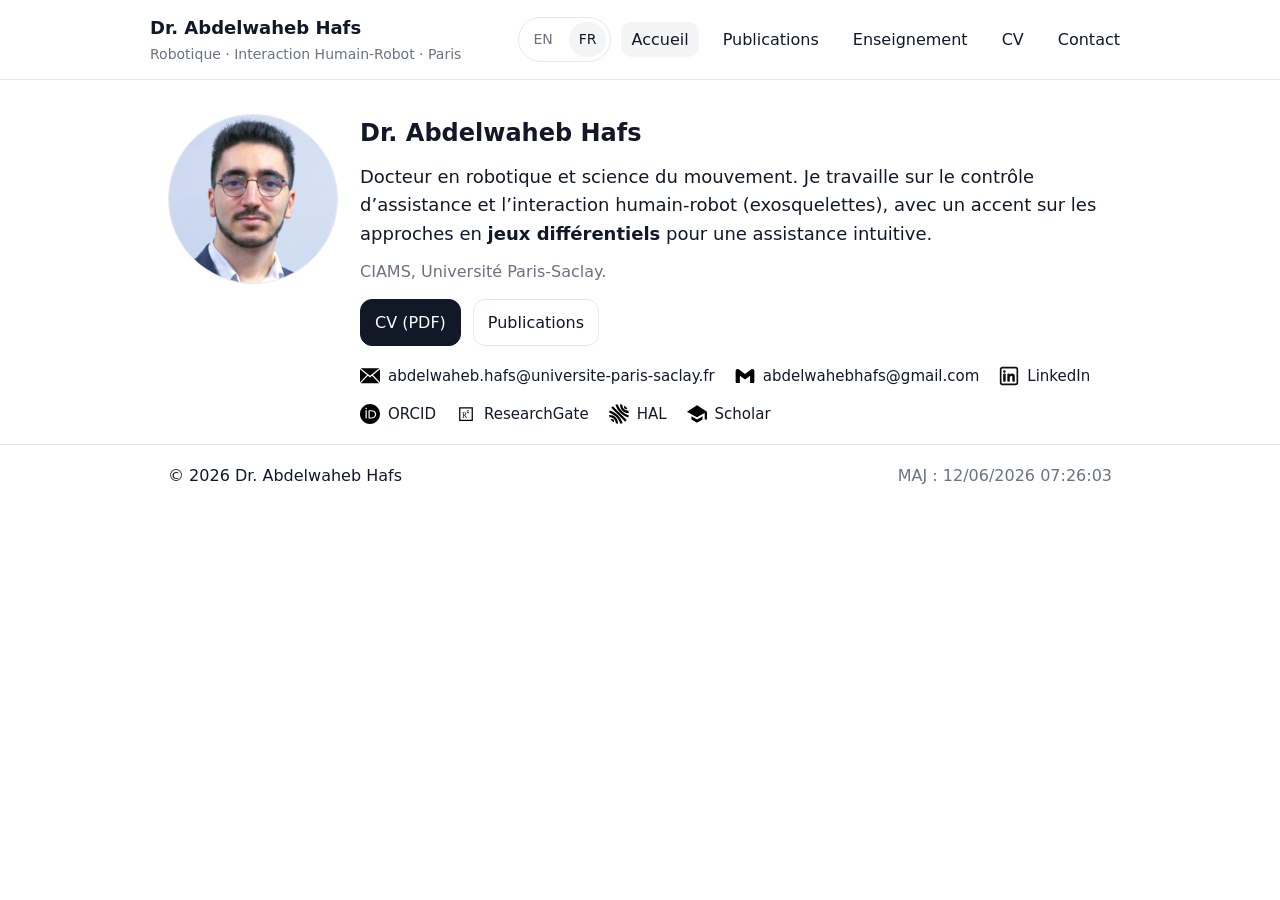
==== fr/index.html @ 17fadf7b "fix - everywhere" ====
<!doctype html>
<html lang="fr">
<head>
  <meta charset="utf-8" />
  <meta name="viewport" content="width=device-width, initial-scale=1" />
  <title>Dr. Abdelwaheb Hafs</title>
  <meta name="description" content="Site académique de Dr. Abdelwaheb Hafs." />
  <link rel="stylesheet" href="../style.css" />
</head>
<body>
<a class="skip-link" href="#content">Aller au contenu</a>

<header class="site-header">
  <div class="container header-inner">
    <div class="brand">
      <a href="index.html" class="brand-link">Dr. Abdelwaheb Hafs</a>
      <div class="brand-subtitle">Robotique · Interaction Humain-Robot · Paris</div>
    </div>

    <div class="header-right">
      <div class="lang-switch" aria-label="Changement de langue">
        <a href="../index.html">EN</a>
        <a class="active" href="index.html">FR</a>
      </div>

      <nav class="nav" aria-label="Navigation principale">
        <button class="nav-toggle" aria-expanded="false" aria-controls="nav-menu">Menu</button>
        <ul id="nav-menu" class="nav-list">
          <li><a class="active" href="index.html">Accueil</a></li>
          <li><a href="publications.html">Publications</a></li>
          <li><a href="teaching.html">Enseignement</a></li>
          <li><a href="cv.html">CV</a></li>
          <li><a href="contact.html">Contact</a></li>
        </ul>
      </nav>
    </div>
  </div>
</header>

<main id="content" class="container">
  <section class="hero">
    <div class="hero-photo">
      <img class="avatar" src="../assets/profile.jpg" alt="Portrait de Dr. Abdelwaheb Hafs"
           onerror="this.style.display='none'">
    </div>

    <div class="hero-text">
      <h1 style="margin:0;">Dr. Abdelwaheb Hafs</h1>

      <p class="lead">
        Docteur en robotique et science du mouvement. Je travaille sur le contrôle d’assistance et l’interaction humain-robot
        (exosquelettes), avec un accent sur les approches en <strong>jeux différentiels</strong> pour une assistance intuitive.
      </p>

      <p style="margin:10px 0 0; color: var(--muted);">
        CIAMS, Université Paris-Saclay.
      </p>

      <div class="cta-row">
        <a class="button" href="../assets/cv.pdf">CV (PDF)</a>
        <a class="button button-ghost" href="publications.html">Publications</a>
      </div>


      <div class="profile-links">
        <a class="profile-link"
            href="mailto:abdelwaheb.hafs@universite-paris-saclay.fr">
            <img src="../assets/icons/email-univ.svg" alt="">
            abdelwaheb.hafs@universite-paris-saclay.fr
        </a>

        <a class="profile-link"
            href="mailto:abdelwahebhafs@gmail.com">
            <img src="../assets/icons/gmail.svg" alt="">
            abdelwahebhafs@gmail.com
        </a>

        <a class="profile-link"
            href="https://linkedin.com/in/a-hafs"
            target="_blank" rel="noopener">
            <img src="../assets/icons/linkedin.svg" alt="">
            LinkedIn
        </a>

        <a class="profile-link"
            href="https://orcid.org/0000-0002-6599-5809"
            target="_blank" rel="noopener">
            <img src="../assets/icons/orcid.svg" alt="">
            ORCID
        </a>

        <a class="profile-link"
            href="https://www.researchgate.net/profile/Abdelwaheb-Hafs"
            target="_blank" rel="noopener">
            <img src="../assets/icons/researchgate.svg" alt="">
            ResearchGate
        </a>

        <a class="profile-link"
            href="https://cv.hal.science/abdelwaheb-hafs"
            target="_blank" rel="noopener">
            <img src="../assets/icons/hal.svg" alt="">
            HAL
        </a>

        <a class="profile-link"
            href="https://scholar.google.com/citations?user=Ix4y1_gAAAAJ&hl"
            target="_blank" rel="noopener">
            <img src="../assets/icons/scholar.svg" alt="">
            Scholar
        </a>

        </div>
    </div>
  </section>
</main>

<footer class="site-footer">
  <div class="container footer-inner">
    <span>© <span id="year"></span> Dr. Abdelwaheb Hafs</span>
    <span class="muted">MAJ : <span id="lastUpdated"></span></span>
  </div>
</footer>

<script src="../script.js"></script>
</body>
</html>
---- style.css ----
:root{
  --bg:#fff;
  --fg:#111827;
  --muted:#6b7280;
  --border:#e5e7eb;
  --max:980px;
  --radius:14px;
}

*{ box-sizing:border-box; }
html,body{ margin:0; padding:0; }
body{
  font-family: system-ui,-apple-system,Segoe UI,Roboto,Helvetica,Arial,sans-serif;
  color:var(--fg);
  background:var(--bg);
  line-height:1.6;
}

a{ color:var(--fg); text-decoration: underline; text-underline-offset: 3px; }
a:hover{ opacity:.85; }

.container{ max-width:var(--max); margin:0 auto; padding:0 18px; }

.skip-link{
  position:absolute; left:-999px; top:auto; width:1px; height:1px; overflow:hidden;
}
.skip-link:focus{
  left:18px; top:18px; width:auto; height:auto; padding:10px 12px;
  background:#fff; border:1px solid var(--border); border-radius:10px;
}

.site-header{
  border-bottom:1px solid var(--border);
  position:sticky; top:0;
  background:rgba(255,255,255,.9);
  backdrop-filter: blur(8px);
  z-index:10;
}
.header-inner{
  display:flex; align-items:center; justify-content:space-between;
  padding:14px 0; gap:12px;
}
.brand-link{ font-weight:700; font-size:18px; text-decoration:none; }
.brand-subtitle{ font-size:14px; color:var(--muted); }

.header-right{ display:flex; align-items:center; gap:10px; }

.lang-switch{
  display:flex; gap:6px; align-items:center;
  border:1px solid var(--border);
  border-radius:999px;
  padding:4px;
  background:#fff;
}
.lang-switch a{
  text-decoration:none;
  padding:6px 10px;
  border-radius:999px;
  font-size:14px;
  color:var(--muted);
}
.lang-switch a.active{
  background:#f3f4f6;
  color:var(--fg);
}

.nav-toggle{
  display:none;
  border:1px solid var(--border);
  background:#fff;
  padding:8px 10px;
  border-radius:10px;
}
.nav-list{
  display:flex; list-style:none; gap:14px; margin:0; padding:0;
}
.nav-list a{ text-decoration:none; padding:8px 10px; border-radius:10px; }
.nav-list a.active, .nav-list a:hover{ background:#f3f4f6; }

/* HERO: photo LEFT + text RIGHT */
.hero{
  display:flex;
  gap:22px;
  padding:34px 0 18px;
  align-items:flex-start;
}
.hero-photo{
  flex: 0 0 auto;
}
.avatar{
  width: 170px;
  height: 170px;
  border-radius: 999px;
  object-fit: cover;
  border: 1px solid var(--border);
  background: #f9fafb;
  display:block;
}

.hero-text{ flex:1; min-width:0; }
.lead{ font-size:18px; margin:10px 0 0; }

.cta-row{ display:flex; gap:12px; margin:14px 0; flex-wrap:wrap; }
.button{
  display:inline-block;
  padding:10px 14px;
  border-radius:12px;
  background:var(--fg);
  color:#fff;
  text-decoration:none;
  border:1px solid var(--fg);
}
.button-ghost{
  background:transparent;
  color:var(--fg);
  border:1px solid var(--border);
}

.link-row{
  display:flex; gap:12px; flex-wrap:wrap;
  list-style:none; padding:0; margin: 10px 0 0;
  color:var(--muted);
}
.link-row a{ color:var(--muted); text-decoration:none; }
.link-row a:hover{ text-decoration: underline; }

.grid{
  display:grid;
  grid-template-columns: repeat(3, 1fr);
  gap:16px;
  padding:10px 0 30px;
}
.panel{
  border:1px solid var(--border);
  border-radius:var(--radius);
  padding:14px;
}
.panel h2{ margin-top:0; font-size:16px; }

.page{ padding:28px 0 40px; }
.page h1{ margin:10px 0 8px; }
.kicker{ color:var(--muted); margin:0 0 12px; }
.muted{ color:var(--muted); }

.pub{
  padding:12px 0;
  border-bottom:1px dashed var(--border);
}
.pub-title{ font-weight:600; }
.pub-meta{ color:var(--muted); font-size:14px; }
.pub-links a{ margin-right:10px; }

.site-footer{
  border-top:1px solid var(--border);
  padding:18px 0;
}
.footer-inner{
  display:flex; justify-content:space-between; gap:12px; flex-wrap:wrap;
}

@media (max-width: 820px){
  .grid{ grid-template-columns: 1fr; }
  .hero{ flex-direction: column; align-items:flex-start; }
  .avatar{ width: 120px; height:120px; }

  .nav-toggle{ display:inline-block; }
  .nav-list{
    display:none;
    position:absolute;
    right:18px;
    top:64px;
    background:#fff;
    border:1px solid var(--border);
    border-radius:14px;
    padding:8px;
    flex-direction:column;
    width:min(260px, calc(100vw - 36px));
  }
  .nav-list.show{ display:flex; }
}

.profile-links{
  display:flex;
  flex-wrap:wrap;
  gap:14px 20px;
  margin-top:18px;
}

.profile-link{
  display:flex;
  align-items:center;
  gap:8px;
  text-decoration:none;
  color:var(--fg);
  font-size:15px;
}

.profile-link img{
  width:20px;
  height:20px;
  object-fit:contain;
}

.profile-link:hover{
  text-decoration:underline;
}


@media (max-width: 820px){
  .header-inner{
    align-items: flex-start;
  }

  .brand-subtitle{
    display:none; /* optional: hides subtitle to save space */
  }

  .header-right{
    gap: 8px;
  }

  .nav-toggle{ display:inline-block; }

  .nav-list{
    display:none;
    position:absolute;
    right:18px;
    top:64px;
    background:#fff;
    border:1px solid var(--border);
    border-radius:14px;
    padding:8px;
    flex-direction:column;
    width:min(260px, calc(100vw - 36px));
  }
  .nav-list.show{ display:flex; }

  .lang-switch a{
    padding: 6px 9px; /* slightly smaller */
  }
}
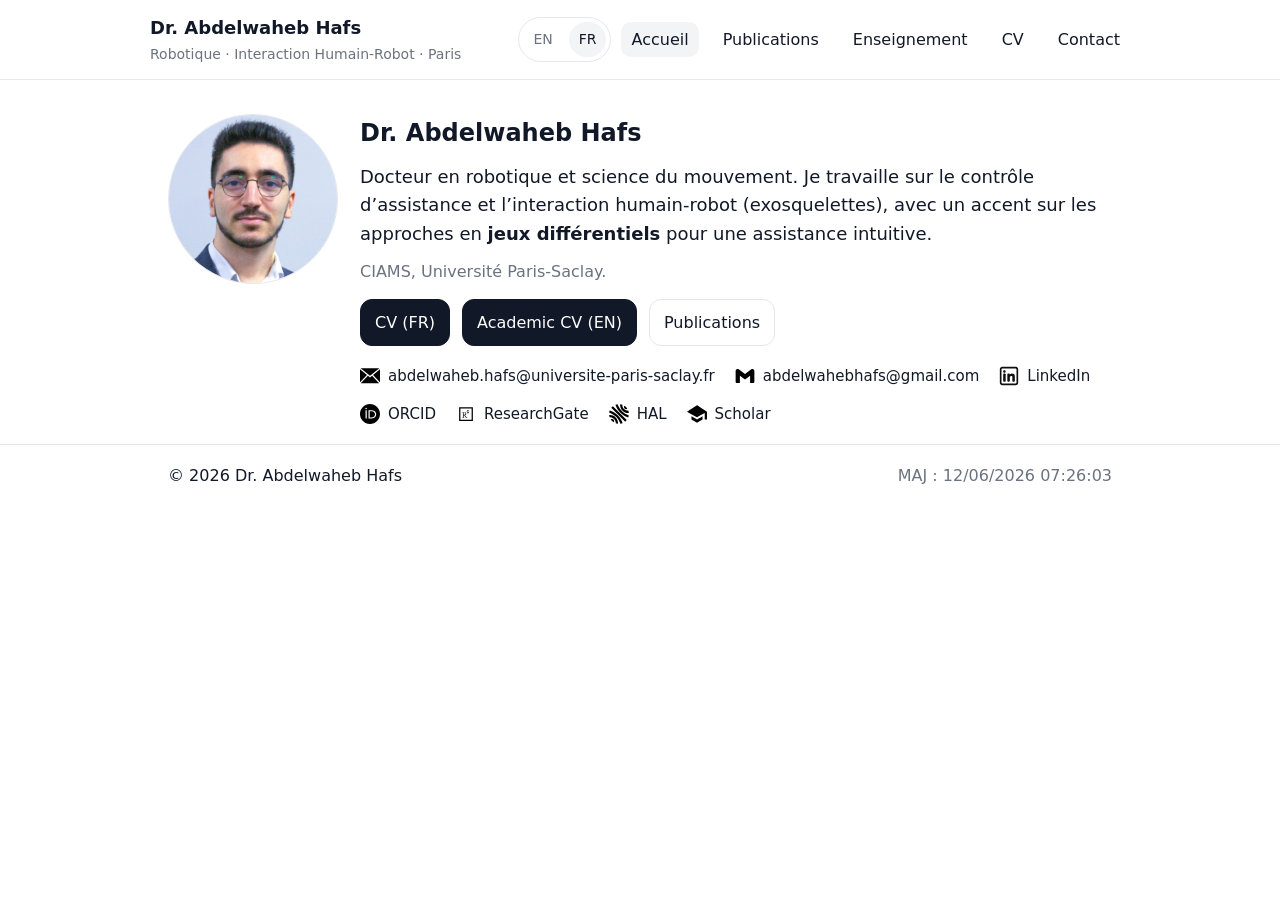
==== commit b8bf26d2: "UPDATE All CVs versions" ====
--- a/fr/index.html
+++ b/fr/index.html
@@ -56,9 +56,15 @@
         CIAMS, Université Paris-Saclay.
       </p>
 
-      <div class="cta-row">
+      <!-- <div class="cta-row">
         <a class="button" href="../assets/cv.pdf">CV (PDF)</a>
         <a class="button button-ghost" href="publications.html">Publications</a>
+      </div> -->
+
+      <div class="cta-row">
+        <a class="button" href="../assets/cv/CV_fr.pdf">CV (FR)</a>
+        <a class="button" href="../assets/cv/academic_cv.pdf">Academic CV (EN)</a>
+        <a class="button button-ghost" href="../publications.html">Publications</a>
       </div>
 
 
--- a/style.css
+++ b/style.css
@@ -206,37 +206,17 @@
 }
 
 
-@media (max-width: 820px){
-  .header-inner{
-    align-items: flex-start;
+
+@media (max-width: 520px){
+  .container{
+    padding-left: 22px;
+    padding-right: 22px;
   }
 
-  .brand-subtitle{
-    display:none; /* optional: hides subtitle to save space */
+  /* Optional: improves readability on small screens */
+  .lead{
+    font-size: 17px;
+    line-height: 1.65;
   }
-
-  .header-right{
-    gap: 8px;
-  }
-
-  .nav-toggle{ display:inline-block; }
-
-  .nav-list{
-    display:none;
-    position:absolute;
-    right:18px;
-    top:64px;
-    background:#fff;
-    border:1px solid var(--border);
-    border-radius:14px;
-    padding:8px;
-    flex-direction:column;
-    width:min(260px, calc(100vw - 36px));
-  }
-  .nav-list.show{ display:flex; }
-
-  .lang-switch a{
-    padding: 6px 9px; /* slightly smaller */
-  }
-}
-
+}
+
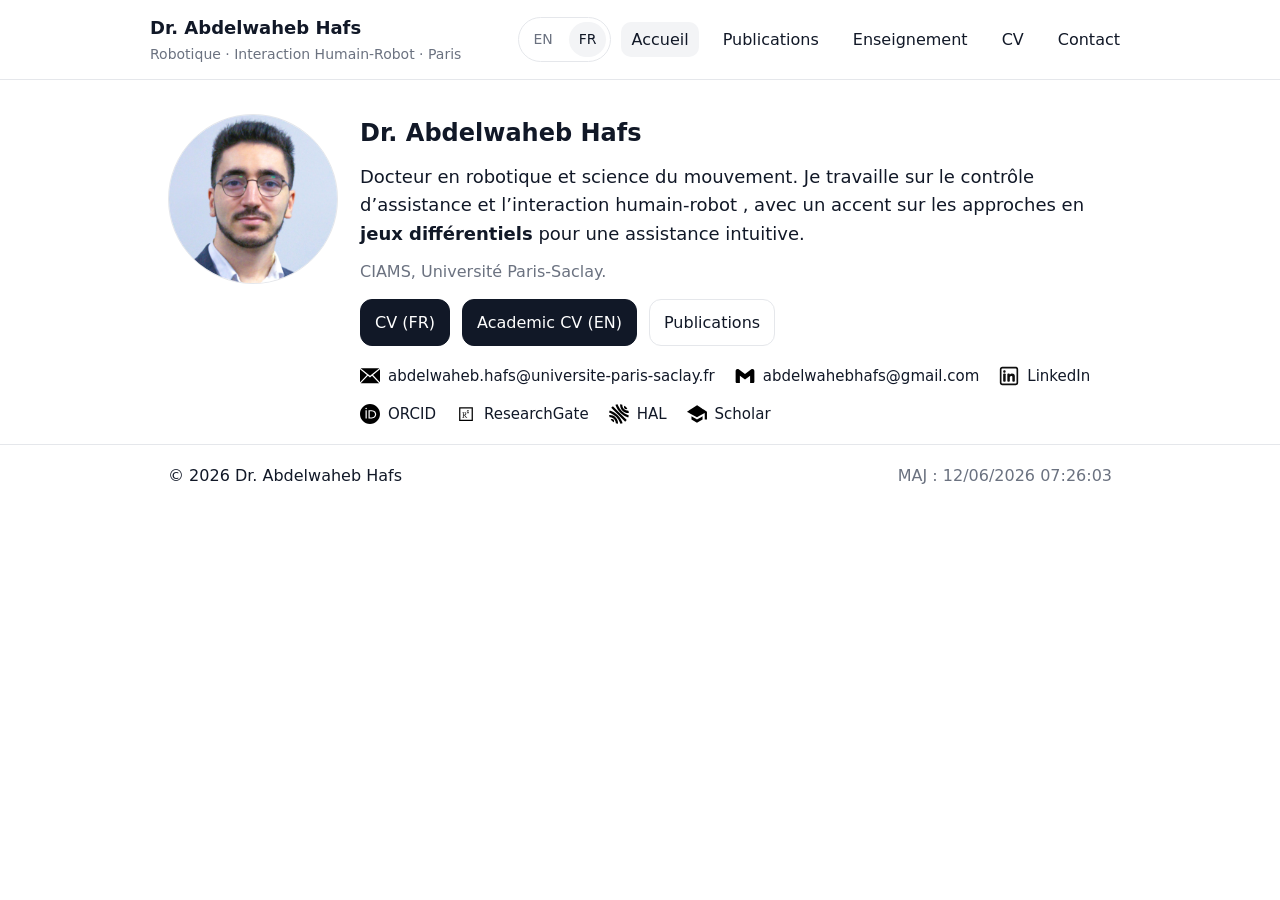
==== commit cdd0368f: "improve text" ====
--- a/fr/index.html
+++ b/fr/index.html
@@ -49,17 +49,12 @@
 
       <p class="lead">
         Docteur en robotique et science du mouvement. Je travaille sur le contrôle d’assistance et l’interaction humain-robot
-        (exosquelettes), avec un accent sur les approches en <strong>jeux différentiels</strong> pour une assistance intuitive.
+        , avec un accent sur les approches en <strong>jeux différentiels</strong> pour une assistance intuitive.
       </p>
 
       <p style="margin:10px 0 0; color: var(--muted);">
         CIAMS, Université Paris-Saclay.
       </p>
-
-      <!-- <div class="cta-row">
-        <a class="button" href="../assets/cv.pdf">CV (PDF)</a>
-        <a class="button button-ghost" href="publications.html">Publications</a>
-      </div> -->
 
       <div class="cta-row">
         <a class="button" href="../assets/cv/CV_fr.pdf">CV (FR)</a>
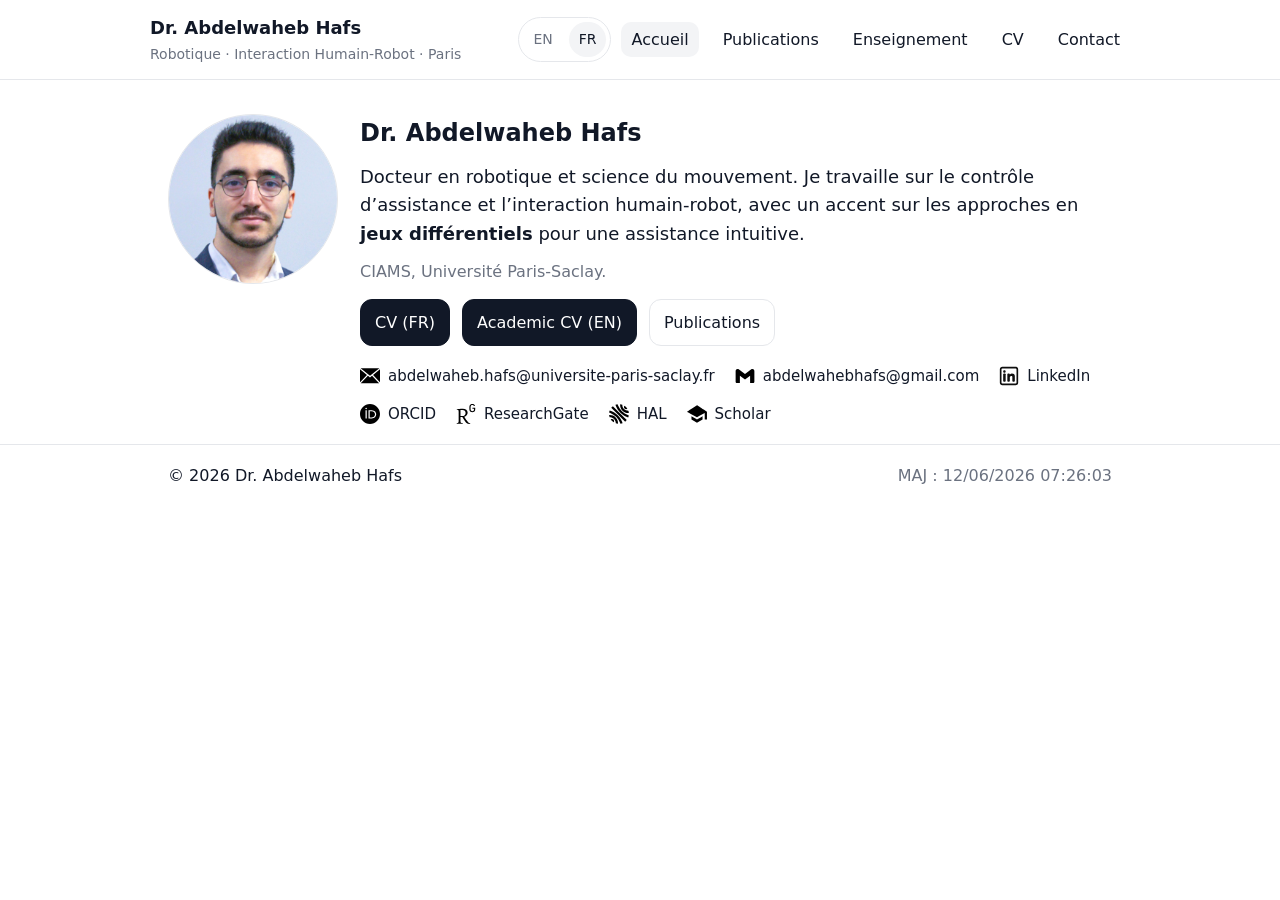
==== commit a485452d: "Remove space before "," in the french index.html text" ====
--- a/fr/index.html
+++ b/fr/index.html
@@ -48,8 +48,7 @@
       <h1 style="margin:0;">Dr. Abdelwaheb Hafs</h1>
 
       <p class="lead">
-        Docteur en robotique et science du mouvement. Je travaille sur le contrôle d’assistance et l’interaction humain-robot
-        , avec un accent sur les approches en <strong>jeux différentiels</strong> pour une assistance intuitive.
+        Docteur en robotique et science du mouvement. Je travaille sur le contrôle d’assistance et l’interaction humain-robot, avec un accent sur les approches en <strong>jeux différentiels</strong> pour une assistance intuitive.
       </p>
 
       <p style="margin:10px 0 0; color: var(--muted);">
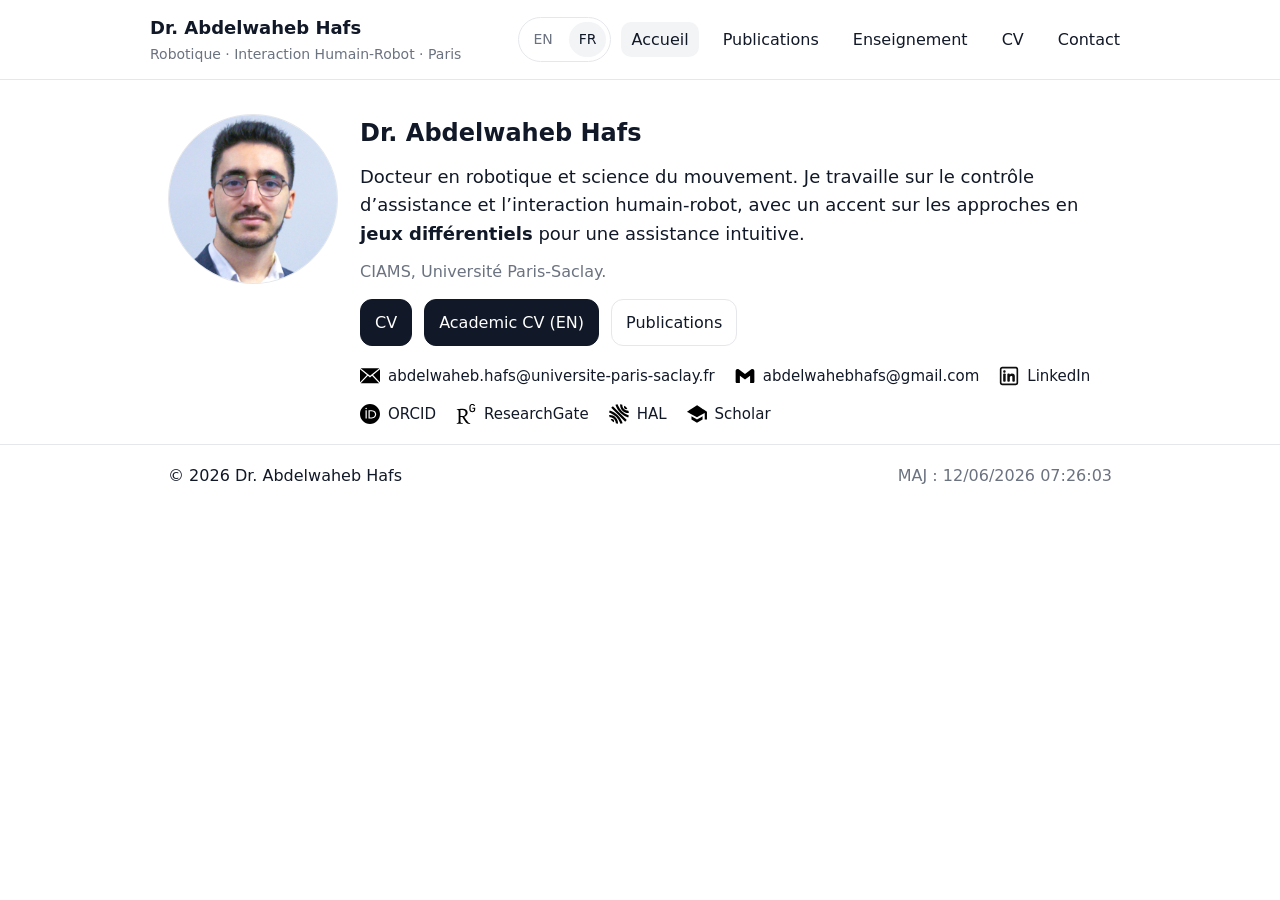
==== commit eb57f29d: "updated cv and merging eng en fr" ====
--- a/fr/index.html
+++ b/fr/index.html
@@ -56,7 +56,7 @@
       </p>
 
       <div class="cta-row">
-        <a class="button" href="../assets/cv/CV_fr.pdf">CV (FR)</a>
+        <a class="button" href="../assets/cv/CV_en.pdf">CV</a>
         <a class="button" href="../assets/cv/academic_cv.pdf">Academic CV (EN)</a>
         <a class="button button-ghost" href="../publications.html">Publications</a>
       </div>
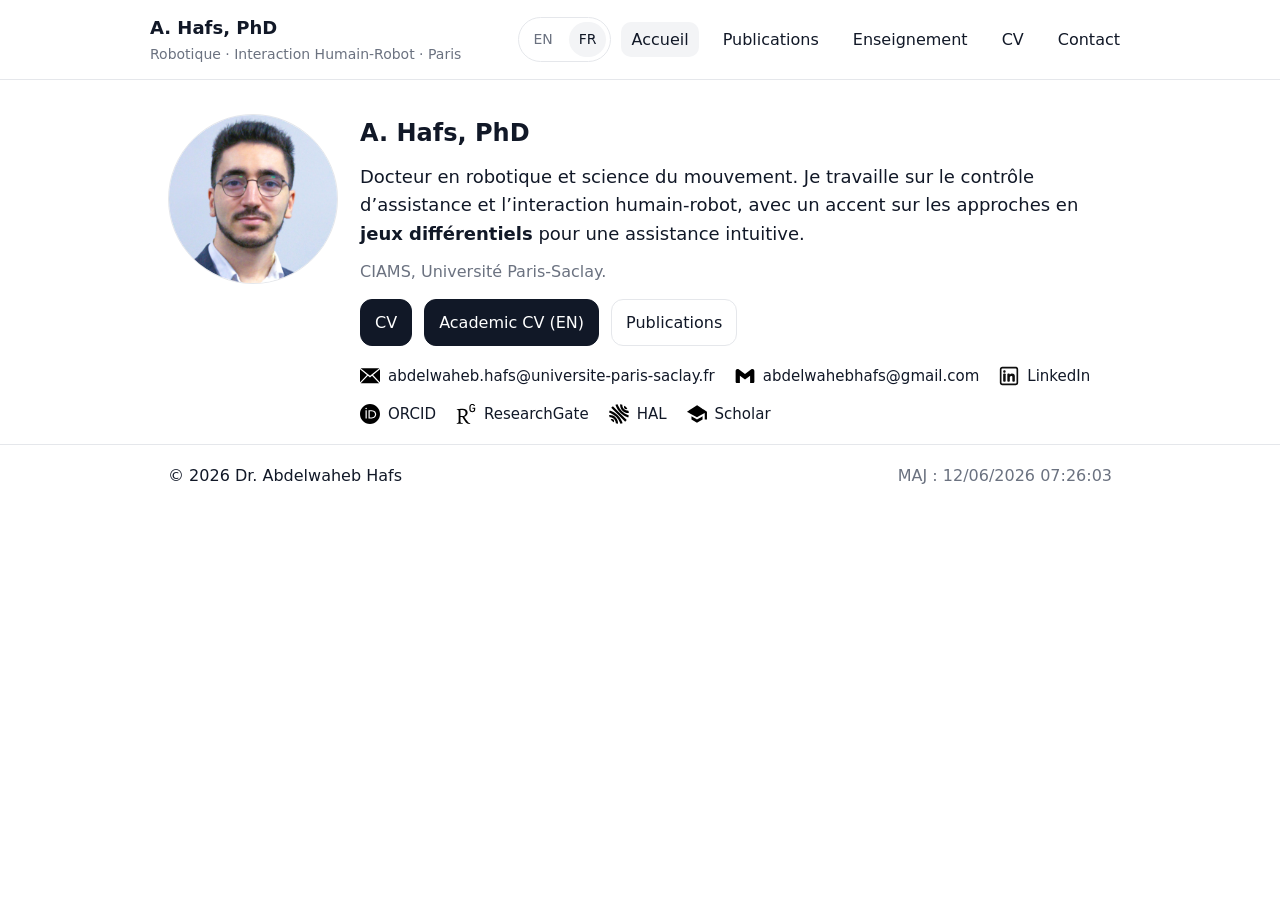
==== commit 173d2907: "changing name" ====
--- a/fr/index.html
+++ b/fr/index.html
@@ -13,7 +13,7 @@
 <header class="site-header">
   <div class="container header-inner">
     <div class="brand">
-      <a href="index.html" class="brand-link">Dr. Abdelwaheb Hafs</a>
+      <a href="index.html" class="brand-link">A. Hafs, PhD</a>
       <div class="brand-subtitle">Robotique · Interaction Humain-Robot · Paris</div>
     </div>
 
@@ -45,7 +45,7 @@
     </div>
 
     <div class="hero-text">
-      <h1 style="margin:0;">Dr. Abdelwaheb Hafs</h1>
+      <h1 style="margin:0;">A. Hafs, PhD</h1>
 
       <p class="lead">
         Docteur en robotique et science du mouvement. Je travaille sur le contrôle d’assistance et l’interaction humain-robot, avec un accent sur les approches en <strong>jeux différentiels</strong> pour une assistance intuitive.
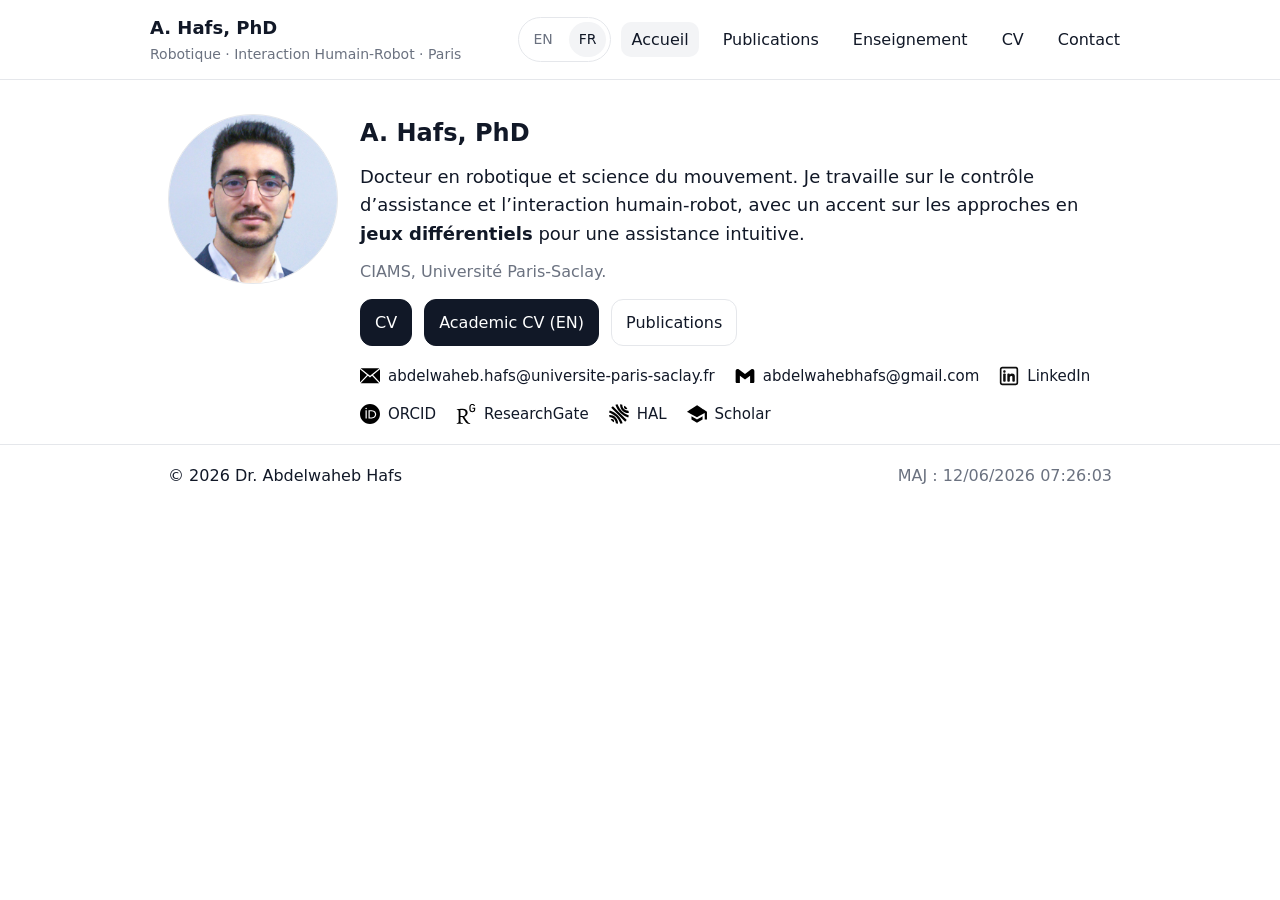
==== commit 01dc869c: "changing name v2" ====
--- a/fr/index.html
+++ b/fr/index.html
@@ -3,7 +3,7 @@
 <head>
   <meta charset="utf-8" />
   <meta name="viewport" content="width=device-width, initial-scale=1" />
-  <title>Dr. Abdelwaheb Hafs</title>
+  <title>A. Hafs, PhD</title>
   <meta name="description" content="Site académique de Dr. Abdelwaheb Hafs." />
   <link rel="stylesheet" href="../style.css" />
 </head>
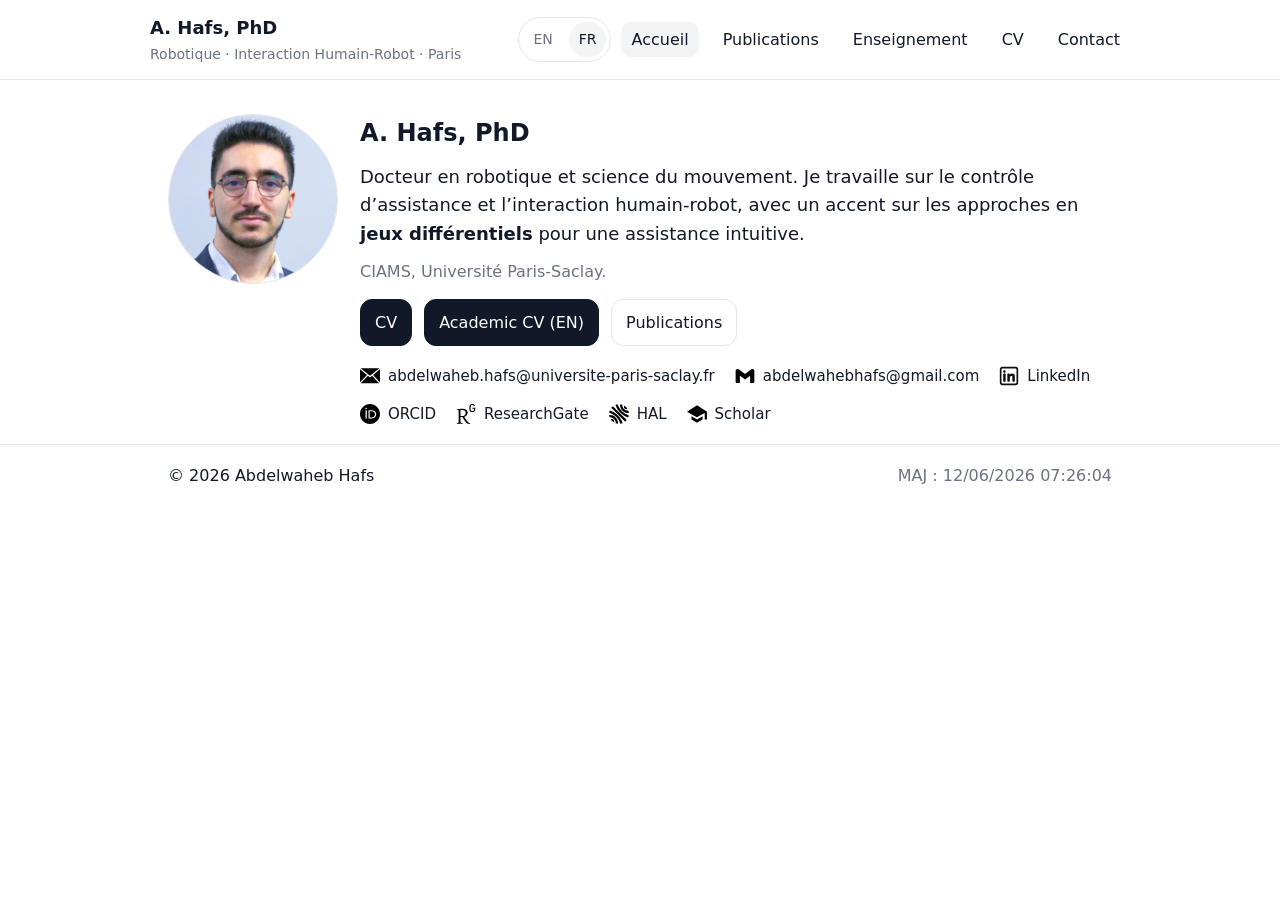
==== commit 44960ad1: "reupdate names" ====
--- a/fr/index.html
+++ b/fr/index.html
@@ -117,7 +117,7 @@
 
 <footer class="site-footer">
   <div class="container footer-inner">
-    <span>© <span id="year"></span> Dr. Abdelwaheb Hafs</span>
+    <span>© <span id="year"></span> Abdelwaheb Hafs</span>
     <span class="muted">MAJ : <span id="lastUpdated"></span></span>
   </div>
 </footer>
